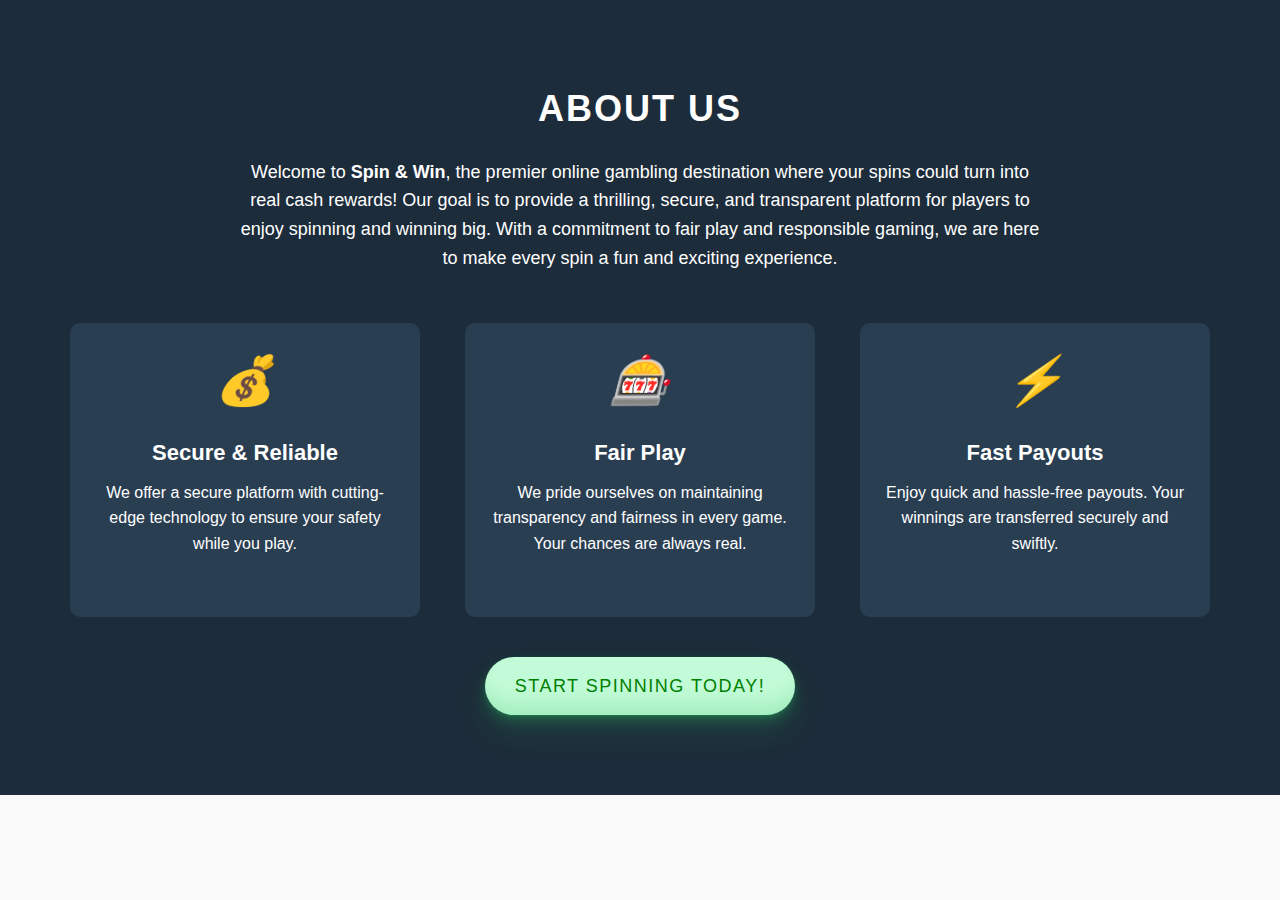
==== about.html @ 25331d9e "addition of the leader board  comming soon section" ====
<!DOCTYPE html>
<html lang="en">
<head>
  <meta charset="UTF-8">
  <meta name="viewport" content="width=device-width, initial-scale=1.0">
  <title>About Us - Spin and Win</title>
  <link rel="stylesheet" href="src/about.css">
  <link rel="stylesheet" href="src/btn_styles.css" />
  <!-- <link rel="stylesheet" href="src/spin_wheel.css"> -->
  <!-- <link rel="stylesheet" href="src/nav_bar.css"> -->
  <!-- <link rel="stylesheet" href="src/modelbox.css" /> -->
  <!-- <link rel="stylesheet" href="src/left_bar.css"> -->
</head>
<body>
  <section class="about-us">
    <div class="container">
      <h1>About Us</h1>
      <p>Welcome to <strong>Spin & Win</strong>, the premier online gambling destination where your spins could turn into real cash rewards! Our goal is to provide a thrilling, secure, and transparent platform for players to enjoy spinning and winning big. With a commitment to fair play and responsible gaming, we are here to make every spin a fun and exciting experience.</p>
      <div class="features">
        <div class="feature-card">
          <i class="icon">💰</i>
          <h3>Secure & Reliable</h3>
          <p>We offer a secure platform with cutting-edge technology to ensure your safety while you play.</p>
        </div>
        <div class="feature-card">
          <i class="icon">🎰</i>
          <h3>Fair Play</h3>
          <p>We pride ourselves on maintaining transparency and fairness in every game. Your chances are always real.</p>
        </div>
        <div class="feature-card">
          <i class="icon">⚡</i>
          <h3>Fast Payouts</h3>
          <p>Enjoy quick and hassle-free payouts. Your winnings are transferred securely and swiftly.</p>
        </div>
      </div>
      <a href="index.html" class="cta-button btn_link">Start Spinning Today!</a>
    </div>
  </section>
</body>
</html>
---- src/about.css ----
/* Base styles */
* {
  margin: 0;
  padding: 0;
  box-sizing: border-box;
}

body {
  font-family: 'Arial', sans-serif;
  background-color: #f9f9f9;
  color: #333;
  line-height: 1.6;
}

.container {
  max-width: 1200px;
  margin: 0 auto;
  padding: 20px;
  text-align: center;
}

/* About Us Section */
.about-us {
  background-color: #1d2c3a;
  color: #fff;
  padding: 60px 20px;
  position: relative;
}

.about-us h1 {
  font-size: 36px;
  margin-bottom: 20px;
  text-transform: uppercase;
  letter-spacing: 2px;
  animation: fadeInDown 1s ease;
}

.about-us p {
  font-size: 18px;
  max-width: 800px;
  margin: 0 auto 40px;
  animation: fadeInUp 1.2s ease;
}

.about-us .features {
  display: flex;
  justify-content: space-between;
  flex-wrap: wrap;
}

.feature-card {
  background-color: #2a3e52;
  border-radius: 10px;
  padding: 20px;
  margin: 10px;
  flex: 1;
  min-width: 250px;
  max-width: 350px;
  transition: transform 0.3s ease, background-color 0.3s ease;
  animation: fadeIn 1.5s ease;
}

.feature-card:hover {
  transform: translateY(-10px);
  background-color: #304c67;
}

.feature-card i.icon {
  font-size: 48px;
  display: block;
  margin-bottom: 15px;
  transition: color 0.3s ease;
}

.feature-card h3 {
  font-size: 22px;
  margin-bottom: 10px;
}

.feature-card p {
  font-size: 16px;
}

.cta-button {
  display: inline-block;
  margin-top: 30px;
  padding: 15px 30px;
  font-size: 18px;
  background-color: #f4b942;
  color: #fff;
  border-radius: 50px;
  text-transform: uppercase;
  letter-spacing: 1.5px;
  transition: background-color 0.3s ease, transform 0.3s ease;
  animation: bounceIn 2s ease;
}

.cta-button:hover {
  background-color: #ffdb5a;
  transform: translateY(-5px);
  text-decoration: none;
}

/* Animations */
@keyframes fadeInDown {
  0% {
    opacity: 0;
    transform: translateY(-30px);
  }
  100% {
    opacity: 1;
    transform: translateY(0);
  }
}

@keyframes fadeInUp {
  0% {
    opacity: 0;
    transform: translateY(30px);
  }
  100% {
    opacity: 1;
    transform: translateY(0);
  }
}

@keyframes fadeIn {
  0% {
    opacity: 0;
  }
  100% {
    opacity: 1;
  }
}

@keyframes bounceIn {
  0%, 100%, 20%, 50%, 80% {
    transform: translateY(0);
  }
  40% {
    transform: translateY(-20px);
  }
  60% {
    transform: translateY(-10px);
  }
}
---- src/btn_styles.css ----
/* spin*/
.btn_action {
  appearance: none;
  background-color: #FFFFFF;
  box-shadow: #ADCFFF 0 -12px 6px inset;
  box-sizing: border-box;
  color: #000000;
  cursor: pointer;
  display: inline-block;
  margin: 0;
  outline: none;
  quotes: auto;
  text-align: center;
  text-decoration: none;
  transition: all .15s;
  user-select: none;
  -webkit-user-select: none;
  touch-action: manipulation;
}

.btn_action:hover {
  background-color: #FFC229;
  box-shadow: #FF6314 0 -6px 8px inset;
  transform: scale(1.125);
}



/* CSS */
.btn_link {
  background-color: #c2fbd7;
  border-radius: 100px;
  box-shadow: rgba(44, 187, 99, .2) 0 -25px 18px -14px inset, rgba(44, 187, 99, .15) 0 1px 2px, rgba(44, 187, 99, .15) 0 2px 4px, rgba(44, 187, 99, .15) 0 4px 8px, rgba(44, 187, 99, .15) 0 8px 16px, rgba(44, 187, 99, .15) 0 16px 32px;
  color: green;
  cursor: pointer;
  display: inline-block;
  text-align: center;
  text-decoration: none;
  /* transition: all 250ms; */
  transition: all .15s;
  border: 0;
  /* font-size: 16px; */
  user-select: none;
  -webkit-user-select: none;
  touch-action: manipulation;
}

.btn_link:hover {
  box-shadow: rgba(44, 187, 99, .35) 0 -25px 18px -14px inset, rgba(44, 187, 99, .25) 0 1px 2px, rgba(44, 187, 99, .25) 0 2px 4px, rgba(44, 187, 99, .25) 0 4px 8px, rgba(44, 187, 99, .25) 0 8px 16px, rgba(44, 187, 99, .25) 0 16px 32px;
  transform: scale(1.125) rotate(-4deg);
}

/*top bar config*/
.balance {
  display: flex;
  justify-content: space-around;
}

.btn {
  width: 95%;
  margin: 1rem;
  border: 0px;
  border-radius: 2rem;
  border-style: none;
  font-family: CerebriSans-Regular, -apple-system, system-ui, Roboto, sans-serif;
  letter-spacing: -.24px;
}

.btn:active {
  transform: scale(1.025);
}

@media (min-width: 768px) {
  .btn {
    font-size: 1.5rem;
    padding: .75rem 2rem;
  }
}
---- src/spin_wheel.css ----
#spin_the_wheel {
  display: inline-block;
  position: relative;
  overflow: hidden;
}

#wheel {
  display: block;
}

#spin {
  font:
    1.5em/0 "Lato",
    sans-serif;
  user-select: none;
  cursor: pointer;
  display: flex;
  justify-content: center;
  align-items: center;
  position: absolute;
  top: 50%;
  left: 50%;
  width: 30%;
  height: 30%;
  margin: -15%;
  background: #fff;
  color: #fff;
  box-shadow:
    0 0 0 8px currentColor,
    0 0px 15px 5px rgba(0, 0, 0, 0.6);
  border-radius: 50%;
  transition: 0.8s;
}
#spin{
  position: absolute;
  /* top: 360px; */
}

#spin::after {
  content: "";
  position: absolute;
  top: -17px;
  border: 10px solid transparent;
  border-bottom-color: currentColor;
  border-top: none;
}

.row {
  display: flex;
  flex-direction: row;
  flex-wrap: wrap;
  width: 100%;
}

.column {
  display: flex;
  flex-direction: column;
  flex-basis: 100%;
  flex: 1;
}
---- src/nav_bar.css ----
.headline {
  padding:0px;
  border-radius: 20px; 
  width: 100%;
  display: flex;
  justify-content: space-between; 
  background: linear-gradient(135deg, #6e7e91, #4b5b6b); 
  box-shadow: 0 4px 10px rgba(0, 0, 0, 0.1); 
  overflow: hidden;
  /* top: 10px; */
  /* position: absolute; */
}

.headline .profile {
  display: flex;
  align-items: center;
  gap: 2rem; 
  margin-right: 20px; 
  color: #fff; 
}

.profile > div {
  text-align: center; 
}

.profile .spins, .profile .balance {
  background-color: rgba(255, 255, 255, 0.1); 
  padding: 10px;
  border-radius: 10px;
}

.headline .profile_pic {
  border-radius: 50%;
  overflow: hidden;
  width: 50px;
  height: 50px;
  border: 2px solid white; 
}

.profile_pic img {
  width: 100%;
  height: 100%;
  object-fit: cover; 
}

#spins, #balance {
  font-size: 20px; 
  font-weight: 600;
  margin-bottom: 5px; 
}

.profile p {
  margin: 0;
  font-size: 14px;
  font-weight: 400;
  color: #e0e0e0;
}
.profile .spins, .profile .balance {
  background-color: rgba(255, 255, 255, 0.1);
  padding: 10px 20px; 
  border-radius: 10px;
  display: flex;
  flex-direction: row; 
  align-items: center;
  gap: 10px;
}


#spins, #balance {
  font-size: 20px;
  font-weight: 600;
}

.spins p, .balance p {
  margin: 0;
  font-size: 16px;
  font-weight: 400;
  color: #e0e0e0;
}

.profile > div {
  text-align: left; 
  display: flex;
  flex-direction: row;
  align-items: center;
  gap: 10px; 
}
.nav{
  display: flex;
}
.nav .btn{
  padding: 7px;
  border: 0;
  border-radius: 1rem;
  font-size: 16px;
  font-weight: 400;
  white-space: nowrap;
}
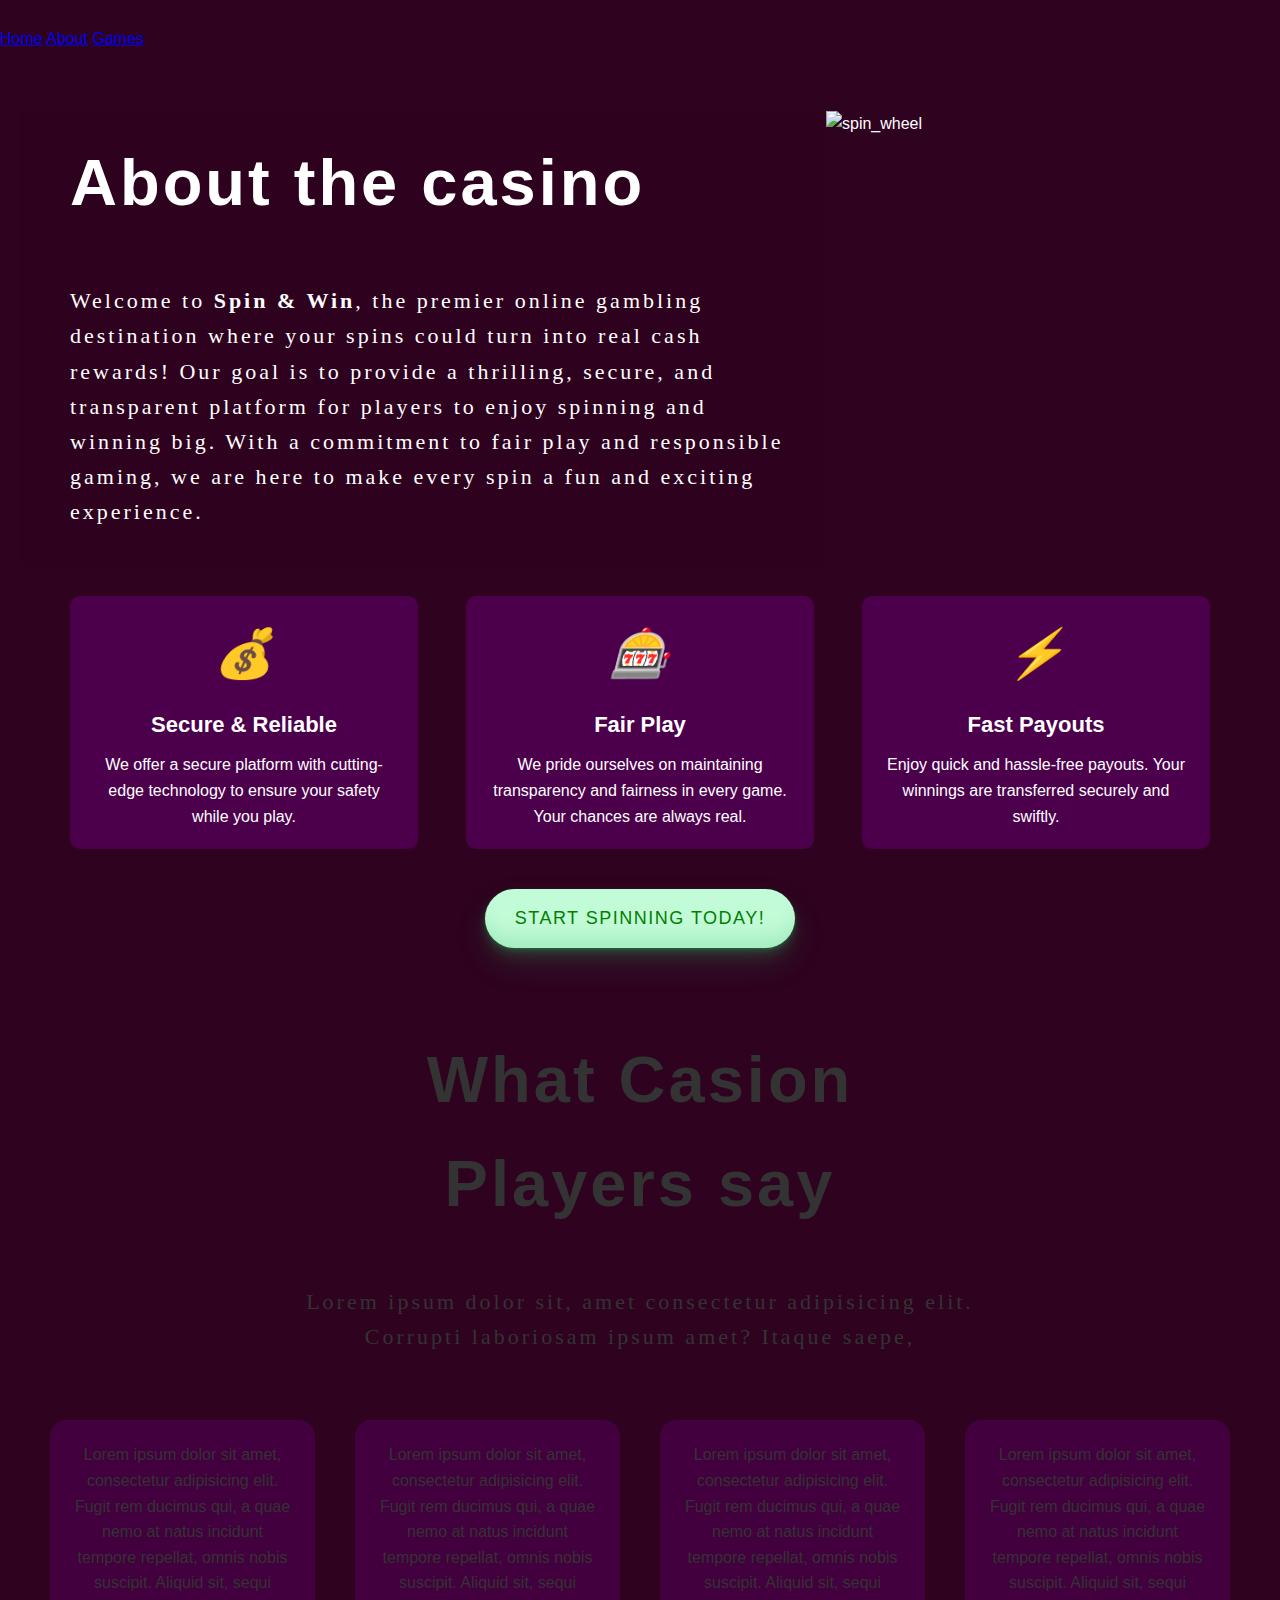
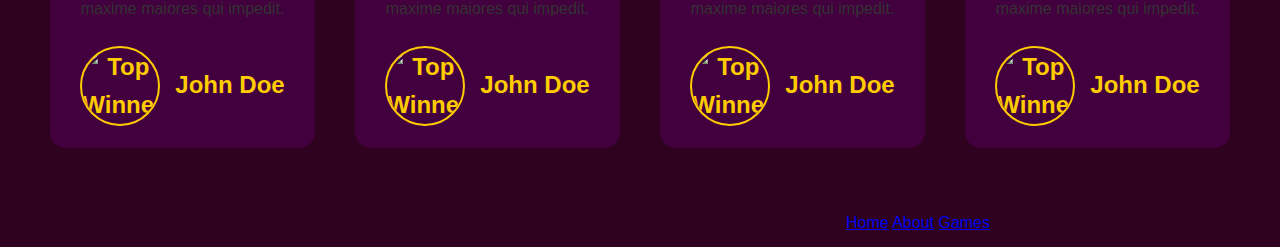
==== commit 09b8b596: "adding  of  background image  to  testimony and footer css creation" ====
--- a/about.html
+++ b/about.html
@@ -1,21 +1,46 @@
 <!DOCTYPE html>
 <html lang="en">
+
 <head>
   <meta charset="UTF-8">
   <meta name="viewport" content="width=device-width, initial-scale=1.0">
   <title>About Us - Spin and Win</title>
   <link rel="stylesheet" href="src/about.css">
   <link rel="stylesheet" href="src/btn_styles.css" />
-  <!-- <link rel="stylesheet" href="src/spin_wheel.css"> -->
-  <!-- <link rel="stylesheet" href="src/nav_bar.css"> -->
-  <!-- <link rel="stylesheet" href="src/modelbox.css" /> -->
-  <!-- <link rel="stylesheet" href="src/left_bar.css"> -->
+  <link rel="stylesheet" href="src/top_nav.css">
+  <link rel="stylesheet" href="src/footer.css">
 </head>
+
 <body>
+  <div class="topNav">
+    <a href="#" class="slipt"><img src="https://template.viserlab.com/casinous/demo/assets/images/logo.png"
+        alt="" /></a>
+    <div class="right">
+      <a href="Landing_page.html">Home</a>
+      <a href="about.html">About</a>
+      <a href="#Games">Games</a>
+    </div>
+  </div>
+
   <section class="about-us">
+    <div class="about">
+      <div class="content transparent_effect ">
+        <h1>About the casino</h1>
+        <p>
+          Welcome to <strong>Spin & Win</strong>, the premier online gambling destination where your spins could turn
+          into real cash rewards! Our goal is to provide a thrilling, secure, and transparent platform for players to
+          enjoy spinning and winning big. With a commitment to fair play and responsible gaming, we are here to make
+          every
+          spin a fun and exciting experience.
+        </p>
+      </div>
+      <img class="shape" src="https://template.viserlab.com/casinous/demo/assets/images/about/shape.png" alt="">
+      <div>
+        <img src="https://template.viserlab.com/casinous/demo/assets/images/about/thumb2.png" alt="spin_wheel">
+      </div>
+    </div>
+
     <div class="container">
-      <h1>About Us</h1>
-      <p>Welcome to <strong>Spin & Win</strong>, the premier online gambling destination where your spins could turn into real cash rewards! Our goal is to provide a thrilling, secure, and transparent platform for players to enjoy spinning and winning big. With a commitment to fair play and responsible gaming, we are here to make every spin a fun and exciting experience.</p>
       <div class="features">
         <div class="feature-card">
           <i class="icon">💰</i>
@@ -25,7 +50,8 @@
         <div class="feature-card">
           <i class="icon">🎰</i>
           <h3>Fair Play</h3>
-          <p>We pride ourselves on maintaining transparency and fairness in every game. Your chances are always real.</p>
+          <p>We pride ourselves on maintaining transparency and fairness in every game. Your chances are always real.
+          </p>
         </div>
         <div class="feature-card">
           <i class="icon">⚡</i>
@@ -36,5 +62,90 @@
       <a href="index.html" class="cta-button btn_link">Start Spinning Today!</a>
     </div>
   </section>
+  <section class="testimonials">
+    <div class="content">
+      <h1>What Casion Players say</h1>
+      <p>
+        Lorem ipsum dolor sit, amet consectetur adipisicing elit. Corrupti laboriosam ipsum amet? Itaque saepe,
+      </p>
+    </div>
+    <div class="members_testify">
+      <ul class="carousel">
+        <li class="card">
+          <div class="testimony">
+            <div>
+              <p>
+                Lorem ipsum dolor sit amet, consectetur adipisicing elit. Fugit rem ducimus qui, a quae nemo at natus
+                incidunt tempore repellat, omnis nobis suscipit. Aliquid sit, sequi maxime maiores qui impedit.
+              </p>
+            </div>
+            <div class="testifier">
+              <img src="https://encrypted-tbn0.gstatic.com/images?q=tbn:ANd9GcRLbpHmUQhZKiTBuOsfEH112cn1nKh4_r2tyQ&s"
+                alt="Top Winner" class="avatar">
+              <p>John Doe</p>
+            </div>
+          </div>
+        </li>
+
+        <li class="card">
+          <div class="testimony">
+            <div>
+              <p>
+                Lorem ipsum dolor sit amet, consectetur adipisicing elit. Fugit rem ducimus qui, a quae nemo at natus
+                incidunt tempore repellat, omnis nobis suscipit. Aliquid sit, sequi maxime maiores qui impedit.
+              </p>
+            </div>
+            <div class="testifier">
+              <img src="https://encrypted-tbn0.gstatic.com/images?q=tbn:ANd9GcRLbpHmUQhZKiTBuOsfEH112cn1nKh4_r2tyQ&s"
+                alt="Top Winner" class="avatar">
+              <p>John Doe</p>
+            </div>
+          </div>
+        </li>
+        <li class="card">
+          <div class="testimony">
+            <div>
+              <p>
+                Lorem ipsum dolor sit amet, consectetur adipisicing elit. Fugit rem ducimus qui, a quae nemo at natus
+                incidunt tempore repellat, omnis nobis suscipit. Aliquid sit, sequi maxime maiores qui impedit.
+              </p>
+            </div>
+            <div class="testifier">
+              <img src="https://encrypted-tbn0.gstatic.com/images?q=tbn:ANd9GcRLbpHmUQhZKiTBuOsfEH112cn1nKh4_r2tyQ&s"
+                alt="Top Winner" class="avatar">
+              <p>John Doe</p>
+            </div>
+          </div>
+        </li>
+        <li class="card">
+          <div class="testimony">
+            <div>
+              <p>
+                Lorem ipsum dolor sit amet, consectetur adipisicing elit. Fugit rem ducimus qui, a quae nemo at natus
+                incidunt tempore repellat, omnis nobis suscipit. Aliquid sit, sequi maxime maiores qui impedit.
+              </p>
+            </div>
+            <div class="testifier">
+              <img src="https://encrypted-tbn0.gstatic.com/images?q=tbn:ANd9GcRLbpHmUQhZKiTBuOsfEH112cn1nKh4_r2tyQ&s"
+                alt="Top Winner" class="avatar">
+              <p>John Doe</p>
+            </div>
+          </div>
+        </li>
+
+      </ul>
+    </div>
+  </section>
+  <footer>
+
+    <a href="#" class="slipt"><img src="https://template.viserlab.com/casinous/demo/assets/images/logo.png"
+        alt="" /></a>
+    <div class="right">
+      <a href="Landing_page.html">Home</a>
+      <a href="about.html">About</a>
+      <a href="#Games">Games</a>
+    </div>
+  </footer>
 </body>
+
 </html>
--- a/src/about.css
+++ b/src/about.css
@@ -1,146 +1,310 @@
  /* Base styles */
-* {
-  margin: 0;
-  padding: 0;
-  box-sizing: border-box;
-}
-
-body {
-  font-family: 'Arial', sans-serif;
-  background-color: #f9f9f9;
-  color: #333;
-  line-height: 1.6;
-}
-
-.container {
-  max-width: 1200px;
-  margin: 0 auto;
-  padding: 20px;
-  text-align: center;
-}
-
-/* About Us Section */
-.about-us {
-  background-color: #1d2c3a;
-  color: #fff;
-  padding: 60px 20px;
-  position: relative;
-}
-
-.about-us h1 {
-  font-size: 36px;
-  margin-bottom: 20px;
-  text-transform: uppercase;
-  letter-spacing: 2px;
-  animation: fadeInDown 1s ease;
-}
-
-.about-us p {
-  font-size: 18px;
-  max-width: 800px;
-  margin: 0 auto 40px;
-  animation: fadeInUp 1.2s ease;
-}
-
-.about-us .features {
-  display: flex;
-  justify-content: space-between;
-  flex-wrap: wrap;
-}
-
-.feature-card {
-  background-color: #2a3e52;
-  border-radius: 10px;
-  padding: 20px;
-  margin: 10px;
-  flex: 1;
-  min-width: 250px;
-  max-width: 350px;
-  transition: transform 0.3s ease, background-color 0.3s ease;
-  animation: fadeIn 1.5s ease;
-}
-
-.feature-card:hover {
-  transform: translateY(-10px);
-  background-color: #304c67;
-}
-
-.feature-card i.icon {
-  font-size: 48px;
-  display: block;
-  margin-bottom: 15px;
-  transition: color 0.3s ease;
-}
-
-.feature-card h3 {
-  font-size: 22px;
-  margin-bottom: 10px;
-}
-
-.feature-card p {
-  font-size: 16px;
-}
-
-.cta-button {
-  display: inline-block;
-  margin-top: 30px;
-  padding: 15px 30px;
-  font-size: 18px;
-  background-color: #f4b942;
-  color: #fff;
-  border-radius: 50px;
-  text-transform: uppercase;
-  letter-spacing: 1.5px;
-  transition: background-color 0.3s ease, transform 0.3s ease;
-  animation: bounceIn 2s ease;
-}
-
-.cta-button:hover {
-  background-color: #ffdb5a;
-  transform: translateY(-5px);
-  text-decoration: none;
-}
-
-/* Animations */
-@keyframes fadeInDown {
-  0% {
-    opacity: 0;
-    transform: translateY(-30px);
-  }
-  100% {
-    opacity: 1;
-    transform: translateY(0);
-  }
-}
-
-@keyframes fadeInUp {
-  0% {
-    opacity: 0;
-    transform: translateY(30px);
-  }
-  100% {
-    opacity: 1;
-    transform: translateY(0);
-  }
-}
-
-@keyframes fadeIn {
-  0% {
-    opacity: 0;
-  }
-  100% {
-    opacity: 1;
-  }
-}
-
-@keyframes bounceIn {
-  0%, 100%, 20%, 50%, 80% {
-    transform: translateY(0);
-  }
-  40% {
-    transform: translateY(-20px);
-  }
-  60% {
-    transform: translateY(-10px);
-  }
-}
+ * {
+   margin: 0;
+   padding: 0;
+   box-sizing: border-box;
+ }
+
+ body {
+   font-family: 'Arial', sans-serif;
+   color: #333;
+   line-height: 1.6;
+   background-color: rgba(47, 2, 31, 23);
+ }
+
+ .container {
+   max-width: 1200px;
+   margin: 0 auto;
+   padding: 20px;
+   text-align: center;
+ }
+
+ /* About Us Section */
+ .about-us {
+   color: #fff;
+   padding: 60px 20px;
+   position: relative;
+ }
+
+ .shape {
+   margin-top: 3rem;
+   width: 25%;
+   position: absolute;
+   z-index: -1;
+ }
+
+ .about {
+   display: flex;
+   overflow: hidden;
+   width: 100%;
+ }
+
+ .about .content {
+   align-content: center;
+   padding-left: 50px;
+   width: 65%;
+ }
+
+ .content h1 {
+   font-family: "Lucida Sans", "Lucida Sans Regular", "Lucida Grande",
+     "Lucida Sans Unicode", Geneva, Verdana, sans-serif;
+   letter-spacing: 3px;
+   font-weight: 800;
+   font-size: 65px;
+   margin-bottom: 3rem;
+   animation: fadeInDown 1s ease;
+ }
+
+ .content span {
+   color: #ffc827;
+   white-space: nowrap;
+ }
+
+ .content p {
+   font-family: "Open san", "sans-serif", "Lucida Sans Regular";
+   letter-spacing: 3px;
+   font-size: 22px;
+   margin-bottom: 1rem;
+   animation: fadeInUp 1.2s ease;
+ }
+
+
+ .content div {
+   margin: 2px;
+   display: flex;
+   padding: 3px;
+   overflow: visible;
+ }
+
+ .content div>a {
+   padding: 10px;
+   margin-right: 30px;
+   margin-left: 31px;
+   font-family: "Open san", "sans-serif", "Lucida Sans Regular";
+   font-size: 30px;
+ }
+
+ .about-us .features {
+   display: flex;
+   justify-content: space-between;
+   flex-wrap: wrap;
+ }
+
+ .feature-card {
+   background-color: #4C004C;
+   border-radius: 10px;
+   padding: 20px;
+   margin: 10px;
+   flex: 1;
+   min-width: 250px;
+   max-width: 30%;
+   transition: transform 0.3s ease, background-color 0.3s ease;
+   animation: fadeIn 1.5s ease;
+ }
+
+ .feature-card:hover {
+   transform: translateY(-10px);
+   background-color: rgba(47, 2, 31, 23);
+ }
+
+ .feature-card i.icon {
+   font-size: 48px;
+   display: block;
+   margin-bottom: 15px;
+   transition: color 0.3s ease;
+ }
+
+ .feature-card h3 {
+   font-size: 22px;
+   margin-bottom: 10px;
+ }
+
+ .feature-card p {
+   font-size: 16px;
+ }
+
+ .cta-button {
+   display: inline-block;
+   margin-top: 30px;
+   padding: 15px 30px;
+   font-size: 18px;
+   background-color: #f4b942;
+   color: #fff;
+   border-radius: 50px;
+   text-transform: uppercase;
+   letter-spacing: 1.5px;
+   transition: background-color 0.3s ease, transform 0.3s ease;
+   animation: bounceIn 2s ease;
+ }
+
+ .cta-button:hover {
+   background-color: #ffdb5a;
+   transform: translateY(-5px);
+   text-decoration: none;
+ }
+
+ /* Animations */
+ @keyframes fadeInDown {
+   0% {
+     opacity: 0;
+     transform: translateY(-30px);
+   }
+
+   100% {
+     opacity: 1;
+     transform: translateY(0);
+   }
+ }
+
+ @keyframes fadeInUp {
+   0% {
+     opacity: 0;
+     transform: translateY(30px);
+   }
+
+   100% {
+     opacity: 1;
+     transform: translateY(0);
+   }
+ }
+
+ @keyframes fadeIn {
+   0% {
+     opacity: 0;
+   }
+
+   100% {
+     opacity: 1;
+   }
+ }
+
+ @keyframes slide_in {
+
+   0%,
+   100%,
+   20%,
+   50%,
+   80% {
+     transform: translatex(0);
+   }
+
+   40% {
+     transform: translatex(-20px);
+   }
+
+   60% {
+     transform: translatex(-10px);
+   }
+
+ }
+
+ @keyframes bounceIn {
+
+   0%,
+   100%,
+   20%,
+   50%,
+   80% {
+     transform: translateY(0);
+   }
+
+   40% {
+     transform: translateY(-20px);
+   }
+
+   60% {
+     transform: translateY(-10px);
+   }
+ }
+
+ .transparent_effect {
+   position: relative;
+   background-color: rgba(47, 2, 31, 0.6);
+   /* -webkit-backdrop-filter: blur(5px); */
+   /* backdrop-filter: blur(5px); */
+   padding: 20px 30px;
+   z-index: 1;
+ }
+
+ .testimonials {
+   display: flex;
+   flex-direction: column;
+   justify-content: center;
+   align-content: center;
+ }
+
+ .testimonials .content {
+   text-align: center;
+   width: 54%;
+   align-self: center;
+ }
+
+ .members_testify {
+   padding: 30px;
+ }
+
+ .carousel {
+   display: flex;
+   list-style: none;
+ }
+
+ .card {
+   background-image: url("https://template.viserlab.com/casinous/demo/assets/images/testimonial/bg.png");
+   width: 30%;
+   margin: 20px;
+   border-radius: 1rem;
+   background-position: center;
+   background-size: cover;
+
+ }
+
+ .card:hover {
+   transform: translateY(-10px);
+ }
+
+ .testimony {
+   /* background-color: #4C004C; */
+   background-color: rgba(76, 0, 76, 0.7);
+
+   justify-content: space-around;
+   align-content: center;
+   border-radius: 1rem;
+   display: flex;
+   flex-direction: column;
+   cursor: pointer;
+   padding: 10px;
+   transition: transform 0.3s ease, background-color 0.3s ease;
+   animation: fadeIn 1.5s ease;
+ }
+
+ .testimony:hover {
+   background-color: rgba(47, 2, 31, 23);
+ }
+
+ .testimony p {
+   animation: fadeInUp 1.2s ease;
+ }
+
+ .testimony div {
+   text-align: center;
+   margin: 12px
+ }
+
+ .avatar {
+   width: 80px;
+   height: 80px;
+   border-radius: 50%;
+   margin-right: 15px;
+   border: 2px solid #ffcc00;
+ }
+
+ .testifier {
+   display: flex;
+   font-size: 1.5rem;
+   font-weight: bold;
+   color: #ffcc00;
+   justify-items: center;
+   align-items: center;
+   justify-content: center;
+   animation: fadeInDown 1.2s ease;
+ }
--- a/src/footer.css
+++ b/src/footer.css
@@ -0,0 +1,9 @@
+footer {
+  background-image: url("https://template.viserlab.com/casinous/demo/assets/images/footer/bg.jp");
+}
+
+footer {
+  display: flex;
+  padding: 12px;
+  justify-content: space-around;
+}
